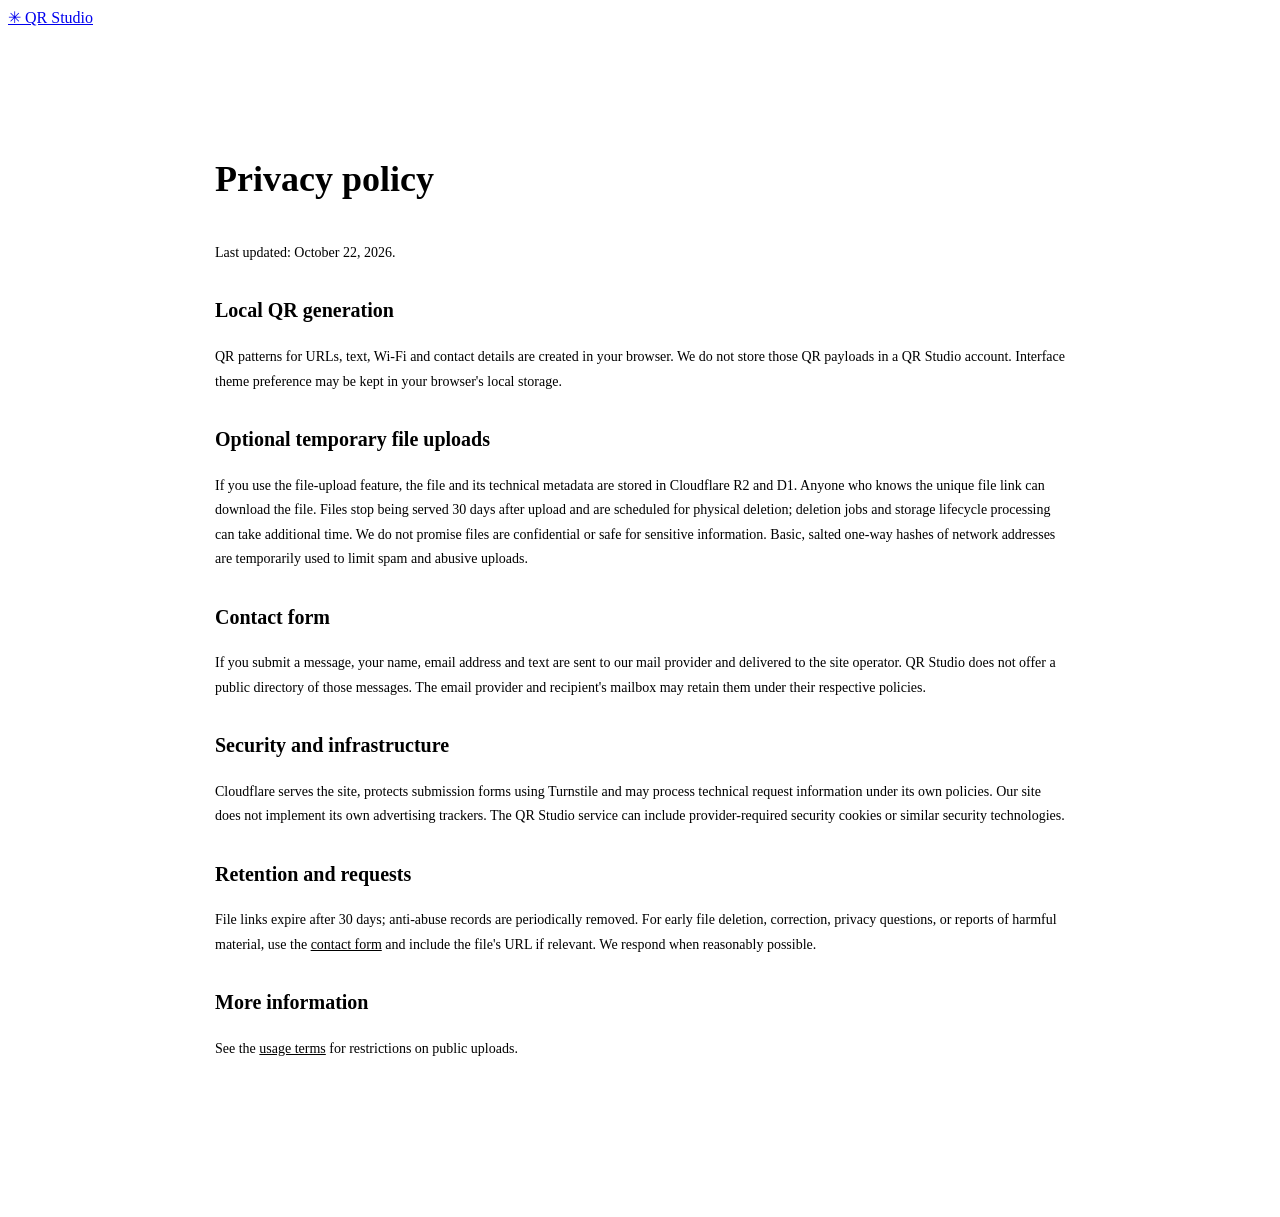
==== public/privacy.html @ be4f6e7a "Add files via upload" ====
<!doctype html><html lang="en"><head><meta charset="utf-8"><meta name="viewport" content="width=device-width,initial-scale=1"><meta name="theme-color" content="#071a2b"><title>Privacy — QR Studio</title><link rel="stylesheet" href="/assets/css/styles.css"><link rel="stylesheet" href="/assets/css/phase3.css"><style>.policy{max-width:850px;margin:40px auto 90px;background:var(--paper);padding:clamp(20px,4vw,54px);border-radius:16px;border:1px solid var(--stroke);line-height:1.75;color:var(--ink)}.policy h1{font-size:36px}.policy h2{font-size:20px;margin-top:28px}.policy p,.policy li{font-size:14px}.policy a{color:var(--accent)}</style></head><body><div class="top-wrap"><header class="site-header shell"><a class="brand" href="/"><span>✳</span> QR Studio</a><a href="/" style="color:#fff">← Back to Studio</a></header></div><main class="shell"><article class="policy"><h1>Privacy policy</h1><p>Last updated: October 22, 2026.</p><h2>Local QR generation</h2><p>QR patterns for URLs, text, Wi-Fi and contact details are created in your browser. We do not store those QR payloads in a QR Studio account. Interface theme preference may be kept in your browser's local storage.</p><h2>Optional temporary file uploads</h2><p>If you use the file-upload feature, the file and its technical metadata are stored in Cloudflare R2 and D1. Anyone who knows the unique file link can download the file. Files stop being served 30 days after upload and are scheduled for physical deletion; deletion jobs and storage lifecycle processing can take additional time. We do not promise files are confidential or safe for sensitive information. Basic, salted one-way hashes of network addresses are temporarily used to limit spam and abusive uploads.</p><h2>Contact form</h2><p>If you submit a message, your name, email address and text are sent to our mail provider and delivered to the site operator. QR Studio does not offer a public directory of those messages. The email provider and recipient's mailbox may retain them under their respective policies.</p><h2>Security and infrastructure</h2><p>Cloudflare serves the site, protects submission forms using Turnstile and may process technical request information under its own policies. Our site does not implement its own advertising trackers. The QR Studio service can include provider-required security cookies or similar security technologies.</p><h2>Retention and requests</h2><p>File links expire after 30 days; anti-abuse records are periodically removed. For early file deletion, correction, privacy questions, or reports of harmful material, use the <a href="/#contact">contact form</a> and include the file's URL if relevant. We respond when reasonably possible.</p><h2>More information</h2><p>See the <a href="/terms.html">usage terms</a> for restrictions on public uploads.</p></article></main></body></html>
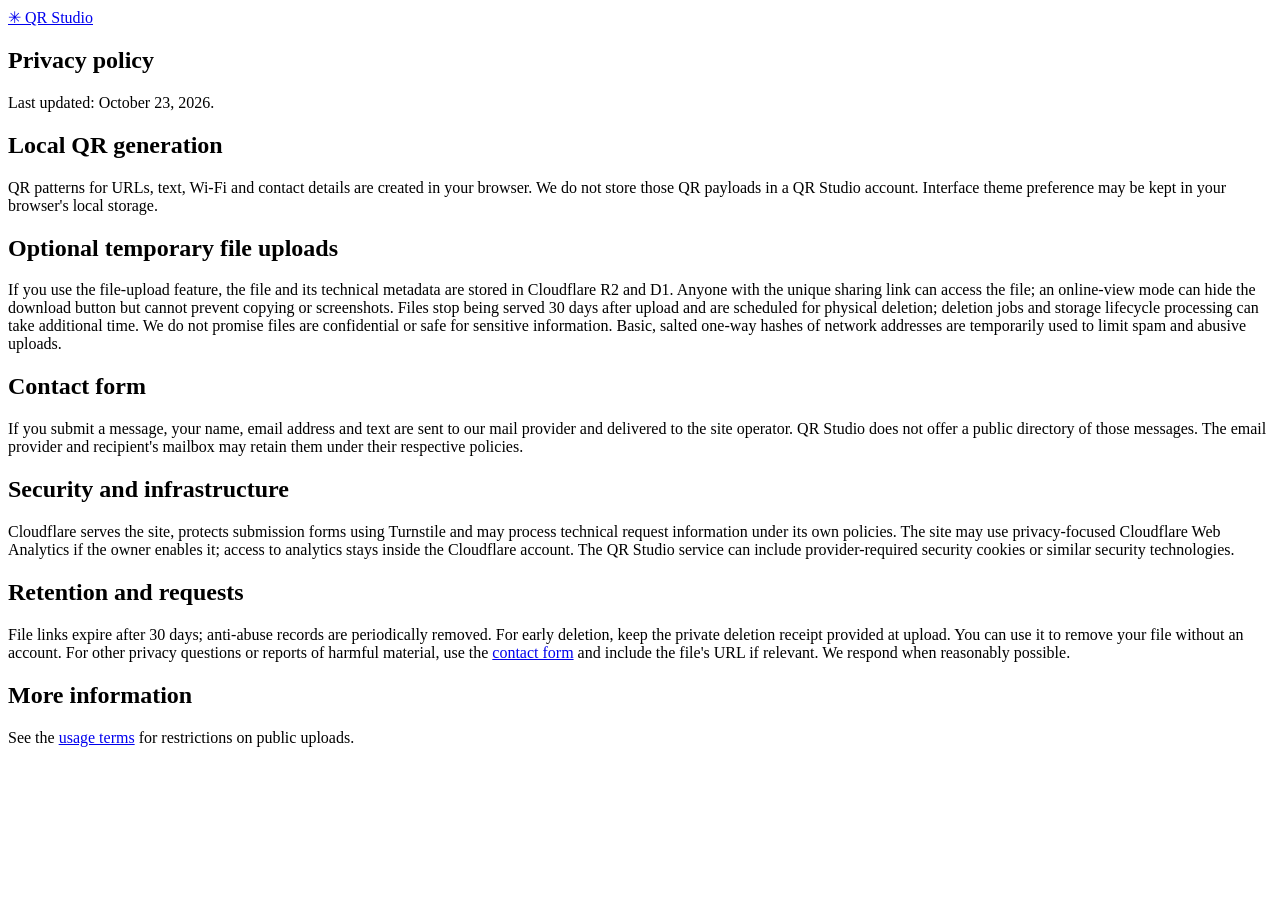
==== commit e75bb04e: "Add files via upload" ====
--- a/public/privacy.html
+++ b/public/privacy.html
@@ -1 +1,2 @@
-<!doctype html><html lang="en"><head><meta charset="utf-8"><meta name="viewport" content="width=device-width,initial-scale=1"><meta name="theme-color" content="#071a2b"><title>Privacy — QR Studio</title><link rel="stylesheet" href="/assets/css/styles.css"><link rel="stylesheet" href="/assets/css/phase3.css"><style>.policy{max-width:850px;margin:40px auto 90px;background:var(--paper);padding:clamp(20px,4vw,54px);border-radius:16px;border:1px solid var(--stroke);line-height:1.75;color:var(--ink)}.policy h1{font-size:36px}.policy h2{font-size:20px;margin-top:28px}.policy p,.policy li{font-size:14px}.policy a{color:var(--accent)}</style></head><body><div class="top-wrap"><header class="site-header shell"><a class="brand" href="/"><span>✳</span> QR Studio</a><a href="/" style="color:#fff">← Back to Studio</a></header></div><main class="shell"><article class="policy"><h1>Privacy policy</h1><p>Last updated: October 22, 2026.</p><h2>Local QR generation</h2><p>QR patterns for URLs, text, Wi-Fi and contact details are created in your browser. We do not store those QR payloads in a QR Studio account. Interface theme preference may be kept in your browser's local storage.</p><h2>Optional temporary file uploads</h2><p>If you use the file-upload feature, the file and its technical metadata are stored in Cloudflare R2 and D1. Anyone who knows the unique file link can download the file. Files stop being served 30 days after upload and are scheduled for physical deletion; deletion jobs and storage lifecycle processing can take additional time. We do not promise files are confidential or safe for sensitive information. Basic, salted one-way hashes of network addresses are temporarily used to limit spam and abusive uploads.</p><h2>Contact form</h2><p>If you submit a message, your name, email address and text are sent to our mail provider and delivered to the site operator. QR Studio does not offer a public directory of those messages. The email provider and recipient's mailbox may retain them under their respective policies.</p><h2>Security and infrastructure</h2><p>Cloudflare serves the site, protects submission forms using Turnstile and may process technical request information under its own policies. Our site does not implement its own advertising trackers. The QR Studio service can include provider-required security cookies or similar security technologies.</p><h2>Retention and requests</h2><p>File links expire after 30 days; anti-abuse records are periodically removed. For early file deletion, correction, privacy questions, or reports of harmful material, use the <a href="/#contact">contact form</a> and include the file's URL if relevant. We respond when reasonably possible.</p><h2>More information</h2><p>See the <a href="/terms.html">usage terms</a> for restrictions on public uploads.</p></article></main></body></html>
+<!DOCTYPE html>
+<html lang="en"><head><meta charset="utf-8"/><meta content="width=device-width,initial-scale=1" name="viewport"/><meta content="#071a2b" name="theme-color"/><title>Privacy — QR Studio</title><link href="/assets/css/styles.css" rel="stylesheet"/><link href="/assets/css/phase3.css" rel="stylesheet"/><link href="/assets/css/policy.css" rel="stylesheet"/></head><body><div class="top-wrap"><header class="site-header shell"><a class="brand" href="/"><span>✳</span> QR Studio</a><a href="/" style="color:#fff">← Back to Studio</a></header></div><main class="shell"><article class="policy"><h1>Privacy policy</h1><p>Last updated: October 23, 2026.</p><h2>Local QR generation</h2><p>QR patterns for URLs, text, Wi-Fi and contact details are created in your browser. We do not store those QR payloads in a QR Studio account. Interface theme preference may be kept in your browser's local storage.</p><h2>Optional temporary file uploads</h2><p>If you use the file-upload feature, the file and its technical metadata are stored in Cloudflare R2 and D1. Anyone with the unique sharing link can access the file; an online-view mode can hide the download button but cannot prevent copying or screenshots. Files stop being served 30 days after upload and are scheduled for physical deletion; deletion jobs and storage lifecycle processing can take additional time. We do not promise files are confidential or safe for sensitive information. Basic, salted one-way hashes of network addresses are temporarily used to limit spam and abusive uploads.</p><h2>Contact form</h2><p>If you submit a message, your name, email address and text are sent to our mail provider and delivered to the site operator. QR Studio does not offer a public directory of those messages. The email provider and recipient's mailbox may retain them under their respective policies.</p><h2>Security and infrastructure</h2><p>Cloudflare serves the site, protects submission forms using Turnstile and may process technical request information under its own policies. The site may use privacy-focused Cloudflare Web Analytics if the owner enables it; access to analytics stays inside the Cloudflare account. The QR Studio service can include provider-required security cookies or similar security technologies.</p><h2>Retention and requests</h2><p>File links expire after 30 days; anti-abuse records are periodically removed. For early deletion, keep the private deletion receipt provided at upload. You can use it to remove your file without an account. For other privacy questions or reports of harmful material, use the <a href="/#contact">contact form</a> and include the file's URL if relevant. We respond when reasonably possible.</p><h2>More information</h2><p>See the <a href="/terms.html">usage terms</a> for restrictions on public uploads.</p></article></main></body></html>
